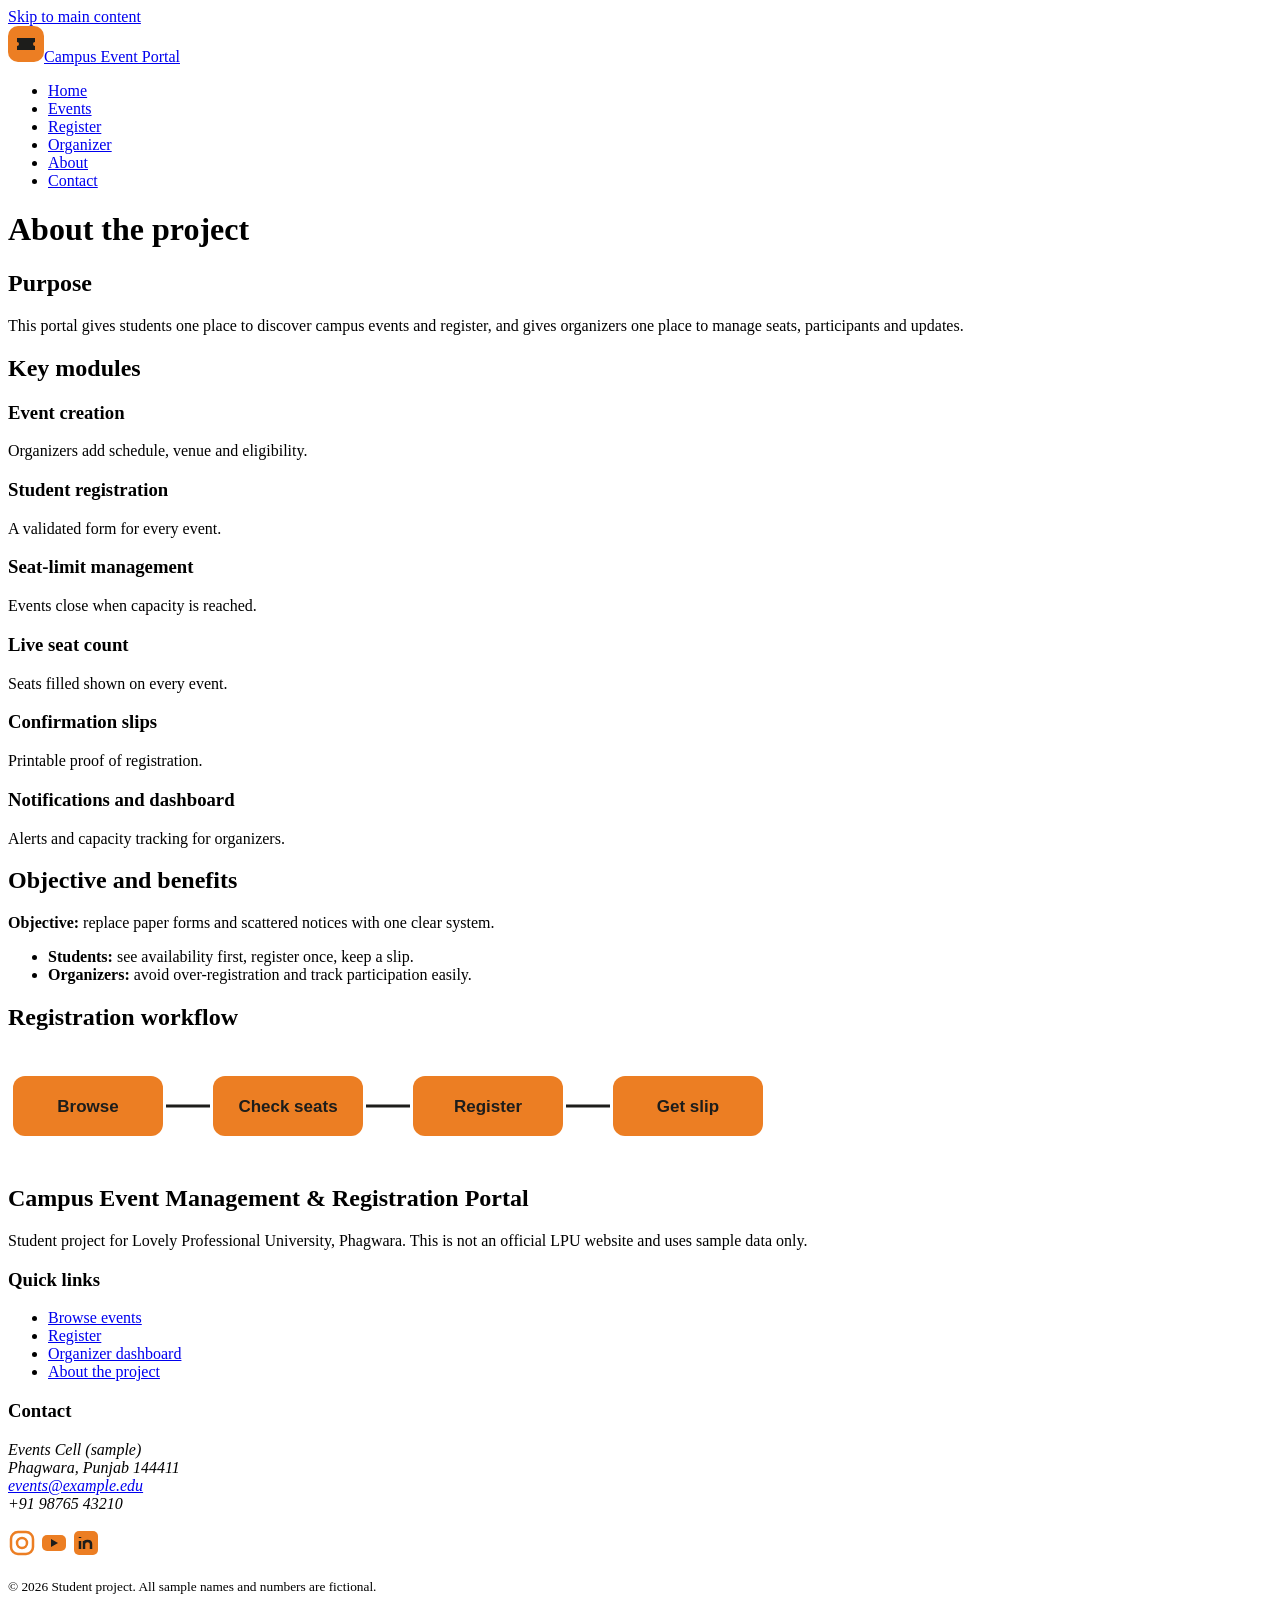
==== about.html @ b69dfdf3 "Add files via upload" ====
<!DOCTYPE html>
<html lang="en">
<head>
<meta charset="UTF-8">
<meta name="viewport" content="width=device-width, initial-scale=1">
<title>About | Campus Event Portal - LPU</title>
<meta name="description" content="Purpose, modules and benefits of the Campus Event Management and Registration Portal.">
<link rel="preconnect" href="https://fonts.googleapis.com">
<link href="https://fonts.googleapis.com/css2?family=Bricolage+Grotesque:wght@600;800&family=Nunito+Sans:wght@400;700&display=swap" rel="stylesheet">
<link rel="stylesheet" href="style.css">
</head>
<body>
<a class="skip" href="#main">Skip to main content</a>
<header class="site"><div class="wrap">
<a class="brand" href="index.html"><svg width="36" height="36" viewBox="0 0 36 36" aria-hidden="true"><rect width="36" height="36" rx="10" fill="#EC7E23"/><path d="M9 12h18v4a2 2 0 0 0 0 4v4H9v-4a2 2 0 0 0 0-4z" fill="#1D1D1B"/></svg>Campus Event Portal</a>
<nav aria-label="Main navigation"><ul>
<li><a href="index.html">Home</a></li>
<li><a href="events.html">Events</a></li>
<li><a href="register.html">Register</a></li>
<li><a href="organizer-dashboard.html">Organizer</a></li>
<li><a href="about.html" aria-current="page">About</a></li>
<li><a href="contact.html">Contact</a></li>
</ul></nav></div></header>
<main id="main">
<div class="page-title"><div class="wrap"><h1>About the project</h1></div></div>
<section><div class="wrap"><h2>Purpose</h2><p>This portal gives students one place to discover campus events and register, and gives organizers one place to manage seats, participants and updates.</p>
<h2>Key modules</h2><div class="grid">
<article class="card"><h3>Event creation</h3><p>Organizers add schedule, venue and eligibility.</p></article>
<article class="card"><h3>Student registration</h3><p>A validated form for every event.</p></article>
<article class="card"><h3>Seat-limit management</h3><p>Events close when capacity is reached.</p></article>
<article class="card"><h3>Live seat count</h3><p>Seats filled shown on every event.</p></article>
<article class="card"><h3>Confirmation slips</h3><p>Printable proof of registration.</p></article>
<article class="card"><h3>Notifications and dashboard</h3><p>Alerts and capacity tracking for organizers.</p></article></div>
<h2>Objective and benefits</h2><p><strong>Objective:</strong> replace paper forms and scattered notices with one clear system.</p>
<ul><li><strong>Students:</strong> see availability first, register once, keep a slip.</li><li><strong>Organizers:</strong> avoid over-registration and track participation easily.</li></ul>
<h2>Registration workflow</h2>
<svg viewBox="0 0 760 110" role="img" aria-label="Workflow: Browse, Check seats, Register, Get slip" style="width:100%;max-width:760px">
<g fill="#EC7E23"><rect x="5" y="25" width="150" height="60" rx="12"/><rect x="205" y="25" width="150" height="60" rx="12"/><rect x="405" y="25" width="150" height="60" rx="12"/><rect x="605" y="25" width="150" height="60" rx="12"/></g>
<g font-family="sans-serif" font-size="17" font-weight="700" fill="#1D1D1B" text-anchor="middle"><text x="80" y="61">Browse</text><text x="280" y="61">Check seats</text><text x="480" y="61">Register</text><text x="680" y="61">Get slip</text></g>
<g stroke="#1D1D1B" stroke-width="3" fill="none"><path d="M158 55h44M358 55h44M558 55h44"/></g></svg></div></section>
</main>
<footer class="site"><div class="wrap">
<div class="grid">
<div><h2>Campus Event Management &amp; Registration Portal</h2><p>Student project for Lovely Professional University, Phagwara. This is not an official LPU website and uses sample data only.</p></div>
<div><h3>Quick links</h3><ul><li><a href="events.html">Browse events</a></li><li><a href="register.html">Register</a></li><li><a href="organizer-dashboard.html">Organizer dashboard</a></li><li><a href="about.html">About the project</a></li></ul></div>
<div><h3>Contact</h3><address>Events Cell (sample)<br>Phagwara, Punjab 144411<br><a href="mailto:events@example.edu">events@example.edu</a><br>+91 98765 43210</address>
<p class="social">
<a href="https://www.instagram.com/" aria-label="Instagram"><svg width="28" height="28" viewBox="0 0 28 28"><rect x="3" y="3" width="22" height="22" rx="7" fill="none" stroke="#EC7E23" stroke-width="2.5"/><circle cx="14" cy="14" r="5" fill="none" stroke="#EC7E23" stroke-width="2.5"/></svg></a>
<a href="https://www.youtube.com/" aria-label="YouTube"><svg width="28" height="28" viewBox="0 0 28 28"><rect x="2" y="6" width="24" height="16" rx="5" fill="#EC7E23"/><path d="M11 10l7 4-7 4z" fill="#1D1D1B"/></svg></a>
<a href="https://www.linkedin.com/" aria-label="LinkedIn"><svg width="28" height="28" viewBox="0 0 28 28"><rect x="2" y="2" width="24" height="24" rx="5" fill="#EC7E23"/><path d="M8 12v8M8 8v1M12 20v-8M12 15c0-4 7-4 7 0v5" stroke="#1D1D1B" stroke-width="2.5" fill="none"/></svg></a></p></div>
</div>
<p><small>&copy; 2026 Student project. All sample names and numbers are fictional.</small></p>
</div></footer>
</body>
</html>
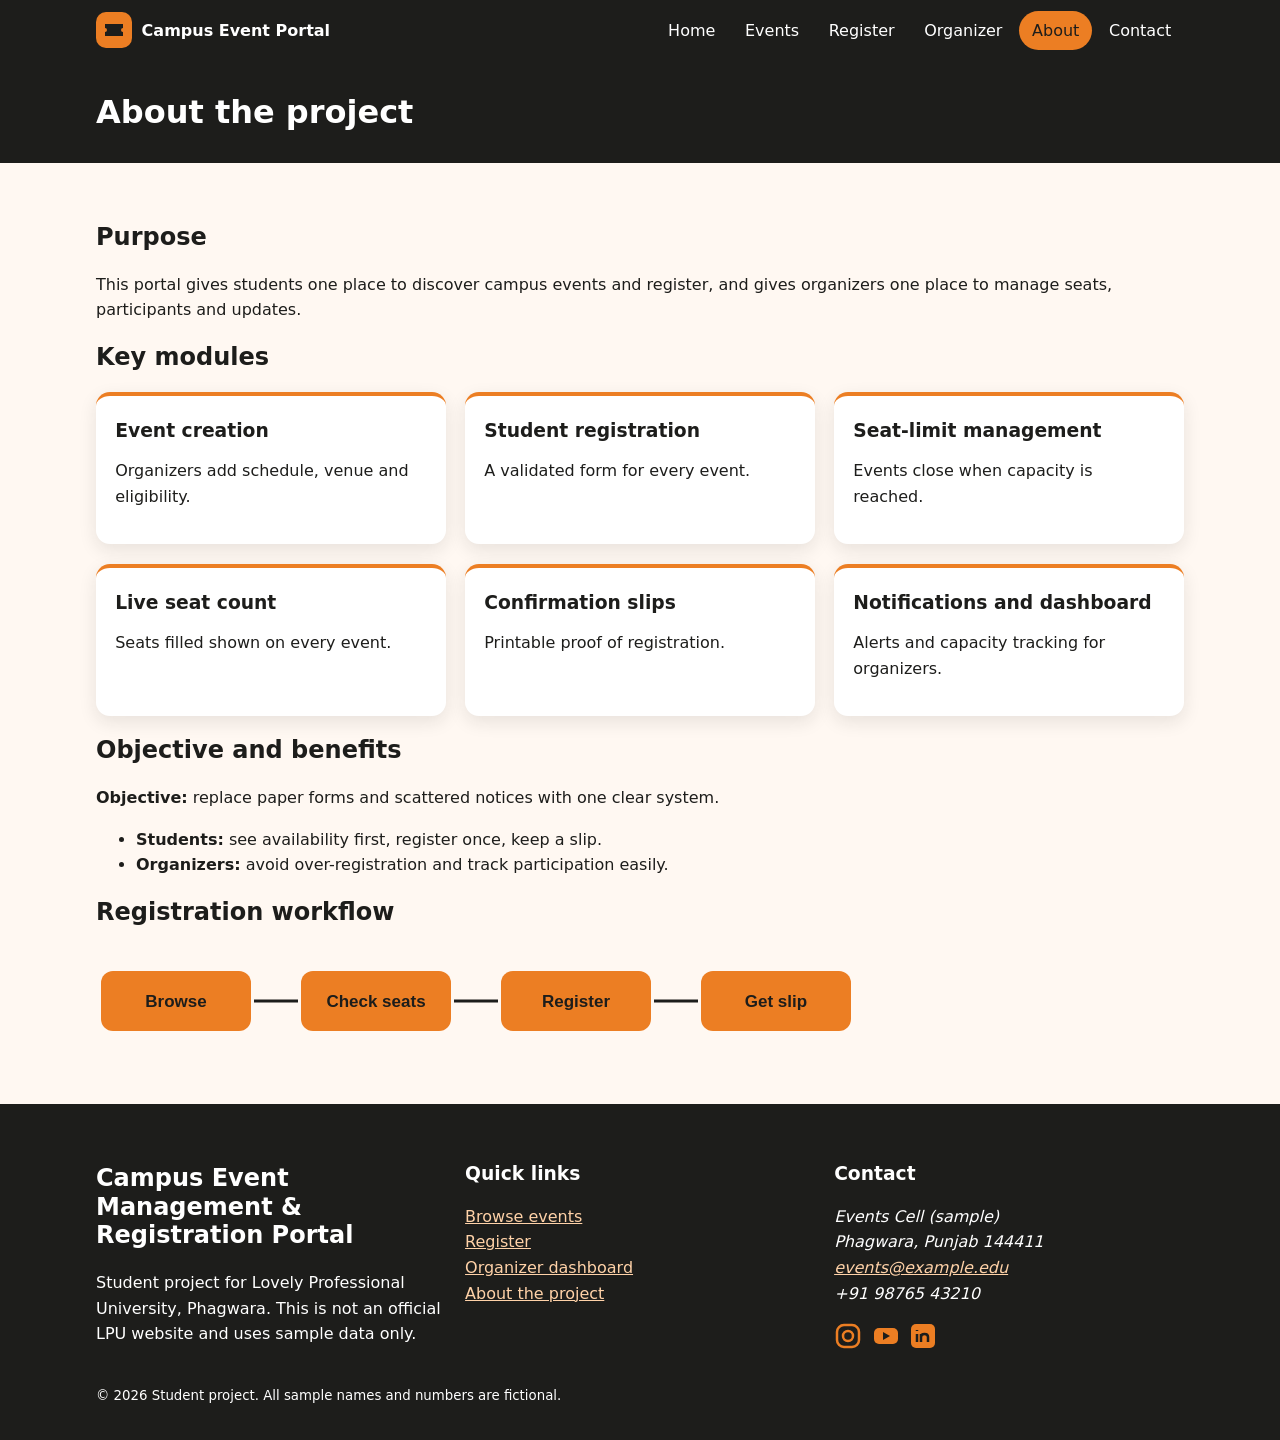
==== commit 2166c247: "Add favicon link to about.html" ====
--- a/about.html
+++ b/about.html
@@ -8,6 +8,7 @@
 <link rel="preconnect" href="https://fonts.googleapis.com">
 <link href="https://fonts.googleapis.com/css2?family=Bricolage+Grotesque:wght@600;800&family=Nunito+Sans:wght@400;700&display=swap" rel="stylesheet">
 <link rel="stylesheet" href="style.css">
+        <link rel="icon" type="image/png" href="images.png">
 </head>
 <body>
 <a class="skip" href="#main">Skip to main content</a>
--- a/style.css
+++ b/style.css
@@ -0,0 +1,118 @@
+/* Campus Event Management & Registration Portal - student project (not an official LPU site) */
+/* 1. Design tokens */
+:root{--primary-color:#EC7E23;--primary-dark:#B45309;--dark-color:#1D1D1B;--light-color:#FFFFFF;--gray-color:#D0D2D3;--bg-color:#FFF8F2;
+--font-head:'Bricolage Grotesque',system-ui,sans-serif;--font-body:'Nunito Sans',system-ui,sans-serif;
+--space:1rem;--radius:14px;--shadow:0 6px 18px rgba(29,29,27,.1)}
+/* 2. Base */
+*{box-sizing:border-box}
+body{margin:0;font-family:var(--font-body);background:var(--bg-color);color:var(--dark-color);line-height:1.6}
+h1,h2,h3{font-family:var(--font-head);line-height:1.2}
+a{color:var(--primary-dark)}
+:focus-visible{outline:3px solid var(--dark-color);outline-offset:2px}
+.skip{position:absolute;left:-999px}.skip:focus{left:8px;top:8px;background:#fff;padding:8px;z-index:9}
+.sr{position:absolute;width:1px;height:1px;overflow:hidden;clip:rect(0 0 0 0)}
+.wrap{max-width:1120px;margin:0 auto;padding:0 var(--space)}
+section{padding:2.5rem 0}
+.alt-bg{background:#fff}
+/* 3. Navbar (Flexbox) */
+header.site{background:var(--dark-color);position:sticky;top:0;z-index:5}
+header.site .wrap{display:flex;align-items:center;justify-content:space-between;flex-wrap:wrap;gap:.5rem;padding-block:.7rem}
+.brand{display:flex;align-items:center;gap:.6rem;color:#fff;text-decoration:none;font-family:var(--font-head);font-weight:700}
+nav ul{display:flex;flex-wrap:wrap;gap:.25rem;list-style:none;margin:0;padding:0}
+nav a{color:#fff;text-decoration:none;padding:.4rem .8rem;border-radius:99px;transition:background .25s,color .25s;display:inline-block}
+nav a:hover,nav a[aria-current]{background:var(--primary-color);color:var(--dark-color)}
+/* 4. Buttons, badges */
+.btn{display:inline-block;background:var(--primary-color);color:var(--dark-color);font:700 1rem var(--font-body);padding:.65rem 1.3rem;border-radius:99px;text-decoration:none;border:2px solid var(--primary-color);cursor:pointer;transition:transform .2s,box-shadow .2s}
+.btn:hover{transform:translateY(-2px);box-shadow:var(--shadow)}
+.btn.ghost{background:transparent;color:inherit;border-color:currentColor}
+.badge{display:inline-block;padding:.15rem .7rem;border-radius:99px;font-size:.85rem;font-weight:700}
+.open{background:#DCFCE7;color:#14532D}.almost{background:#FFEDD5;color:#7C2D12}.closed{background:#FEE2E2;color:#7F1D1D}
+.tag{font-size:.85rem;font-weight:700;color:var(--primary-dark)}
+/* 5. Hero with subtle animation */
+.hero{background:radial-gradient(circle at 85% 20%,rgba(236,126,35,.55),transparent 45%),var(--dark-color);color:#fff;padding:4rem 0}
+.hero .wrap{display:grid;grid-template-columns:1.3fr 1fr;gap:2rem;align-items:center}
+.hero h1{font-size:clamp(2rem,5vw,3.2rem);margin:.2em 0}
+.float{animation:float 4s ease-in-out infinite;max-width:100%}
+@keyframes float{50%{transform:translateY(-12px) rotate(-2deg)}}
+.page-title{background:var(--dark-color);color:#fff;padding:2rem 0}.page-title h1{margin:0}
+/* 6. Grids and cards */
+.grid{display:grid;gap:1.2rem;grid-template-columns:repeat(auto-fit,minmax(260px,1fr))}
+.card{background:#fff;border-radius:var(--radius);box-shadow:var(--shadow);padding:1.2rem;border-top:4px solid var(--primary-color);transition:transform .25s,box-shadow .25s;animation:rise .6s both}
+.card:hover{transform:translateY(-4px)}
+.card h3{margin:.3rem 0}
+@keyframes rise{from{opacity:0;transform:translateY(14px)}}
+.ico{width:48px;height:48px}
+.steps{counter-reset:s;list-style:none;padding:0;display:grid;gap:1rem;grid-template-columns:repeat(auto-fit,minmax(200px,1fr))}
+.steps li{counter-increment:s;background:#fff;border-radius:var(--radius);padding:1rem;box-shadow:var(--shadow)}
+.steps li::before{content:counter(s);display:inline-grid;place-items:center;width:2rem;height:2rem;border-radius:50%;background:var(--primary-color);font-weight:800;margin-right:.5rem}
+.stats{display:grid;grid-template-columns:repeat(4,1fr);gap:1rem;text-align:center}
+.stats div{background:var(--dark-color);color:#fff;border-radius:var(--radius);padding:1.2rem}
+.stats strong{display:block;font:800 2rem var(--font-head);color:var(--primary-color)}
+blockquote{margin:0}
+.cta{background:var(--primary-color);color:var(--dark-color);text-align:center;border-radius:var(--radius);padding:2rem}
+.cta .btn{background:var(--dark-color);color:#fff;border-color:var(--dark-color)}
+.cta .btn.ghost{background:transparent;color:var(--dark-color)}
+/* 7. Progress bar */
+.bar{background:var(--gray-color);border-radius:99px;height:10px;overflow:hidden}
+.bar span{display:block;height:100%;background:var(--primary-color);border-radius:99px}
+.bar.full span{background:#B91C1C}
+/* 8. CSS-only filters (radio buttons + sibling selectors) */
+.filters>input{position:absolute;opacity:0}
+.filters>label{display:inline-block;padding:.35rem 1rem;border:2px solid var(--primary-color);border-radius:99px;cursor:pointer;margin:0 .3rem .8rem 0;font-weight:700}
+.filters>input:checked+label{background:var(--primary-color)}
+.filters>input:focus-visible+label{outline:3px solid var(--dark-color)}
+#f-fest:checked~.grid .card:not(.fest),#f-workshop:checked~.grid .card:not(.workshop),#f-seminar:checked~.grid .card:not(.seminar),#f-competition:checked~.grid .card:not(.competition){display:none}
+/* 9. Tables */
+.scroll{overflow-x:auto;border-radius:var(--radius);box-shadow:var(--shadow)}
+table{width:100%;border-collapse:collapse;background:#fff;min-width:560px}
+th{background:var(--dark-color);color:#fff;text-align:left}
+th,td{padding:.7rem;border-bottom:1px solid var(--gray-color)}
+tbody tr:nth-child(even){background:#FFF1E4}
+tbody tr{transition:background .2s}tbody tr:hover{background:#FFE0C2}
+/* 10. Forms */
+form{background:#fff;border-radius:var(--radius);padding:1.2rem;box-shadow:var(--shadow)}
+label{display:block;font-weight:700;margin-top:.9rem}
+input,select,textarea{width:100%;padding:.6rem;border:2px solid var(--gray-color);border-radius:8px;font:inherit;transition:border-color .2s}
+input:focus,select:focus,textarea:focus{border-color:var(--primary-color)}
+input[type=checkbox]{width:auto;margin-right:.4rem}
+.row{display:flex;gap:1rem;flex-wrap:wrap}.row>div{flex:1 1 220px}
+.err{display:none;color:#B91C1C;font-size:.85rem}
+input:invalid:not(:placeholder-shown){border-color:#B91C1C}
+input:invalid:not(:placeholder-shown)+.err{display:block}
+.note{background:#FFEDD5;border-left:5px solid var(--primary-color);padding:.8rem 1rem;border-radius:8px}
+.two{display:grid;grid-template-columns:2fr 1fr;gap:1.5rem}
+details{background:#fff;border-radius:8px;padding:.7rem 1rem;margin-bottom:.6rem;box-shadow:var(--shadow)}
+summary{cursor:pointer;font-weight:700}
+iframe{width:100%;height:280px;border:0;border-radius:var(--radius)}
+/* 11. Dashboard (CSS Grid) */
+.dash{display:grid;grid-template-columns:230px 1fr;min-height:80vh}
+.side{background:var(--dark-color);padding:1rem}
+.side ul{list-style:none;margin:0;padding:0}
+.side a{display:block;color:#fff;text-decoration:none;padding:.55rem .8rem;border-radius:8px;transition:background .2s}
+.side a:hover{background:var(--primary-color);color:var(--dark-color)}
+.dash-main{padding:1.2rem}
+.mini{display:grid;grid-template-columns:repeat(4,1fr);gap:1rem;margin-bottom:1.5rem}
+.mini div{background:#fff;border-radius:var(--radius);padding:1rem;box-shadow:var(--shadow)}
+.mini strong{display:block;font:800 1.8rem var(--font-head)}
+/* 12. Confirmation slip */
+.slip{background:#fff;border:2px dashed var(--primary-color);border-radius:var(--radius);padding:1.5rem;max-width:720px;margin:1rem auto;display:grid;grid-template-columns:1fr auto;gap:1rem}
+.success{text-align:center;animation:pop .7s both}
+.tick{stroke-dasharray:40;stroke-dashoffset:40;animation:draw .8s .4s forwards}
+@keyframes draw{to{stroke-dashoffset:0}}
+@keyframes pop{from{transform:scale(.7);opacity:0}}
+/* 13. Footer */
+footer.site{background:var(--dark-color);color:#fff;padding:2.5rem 0 1rem}
+footer.site a{color:#FFD2A8}
+footer .grid{grid-template-columns:repeat(auto-fit,minmax(220px,1fr))}
+footer ul{list-style:none;padding:0}
+.social{display:flex;gap:.6rem}.social a{display:inline-flex;transition:transform .2s}.social a:hover{transform:scale(1.15)}
+/* 14. Responsive */
+@media (max-width:800px){
+.hero .wrap,.two,.slip{grid-template-columns:1fr}
+.stats,.mini{grid-template-columns:repeat(2,1fr)}
+.dash{grid-template-columns:1fr}
+.side ul{display:flex;flex-wrap:wrap;gap:.3rem}}
+@media (prefers-reduced-motion:reduce){*{animation:none!important;transition:none!important}}
+/* 15. Print: only the confirmation slip */
+@media print{header.site,footer.site,.noprint,.skip{display:none!important}
+body{background:#fff}.slip{border:2px solid #000;max-width:none}.success{animation:none}}
